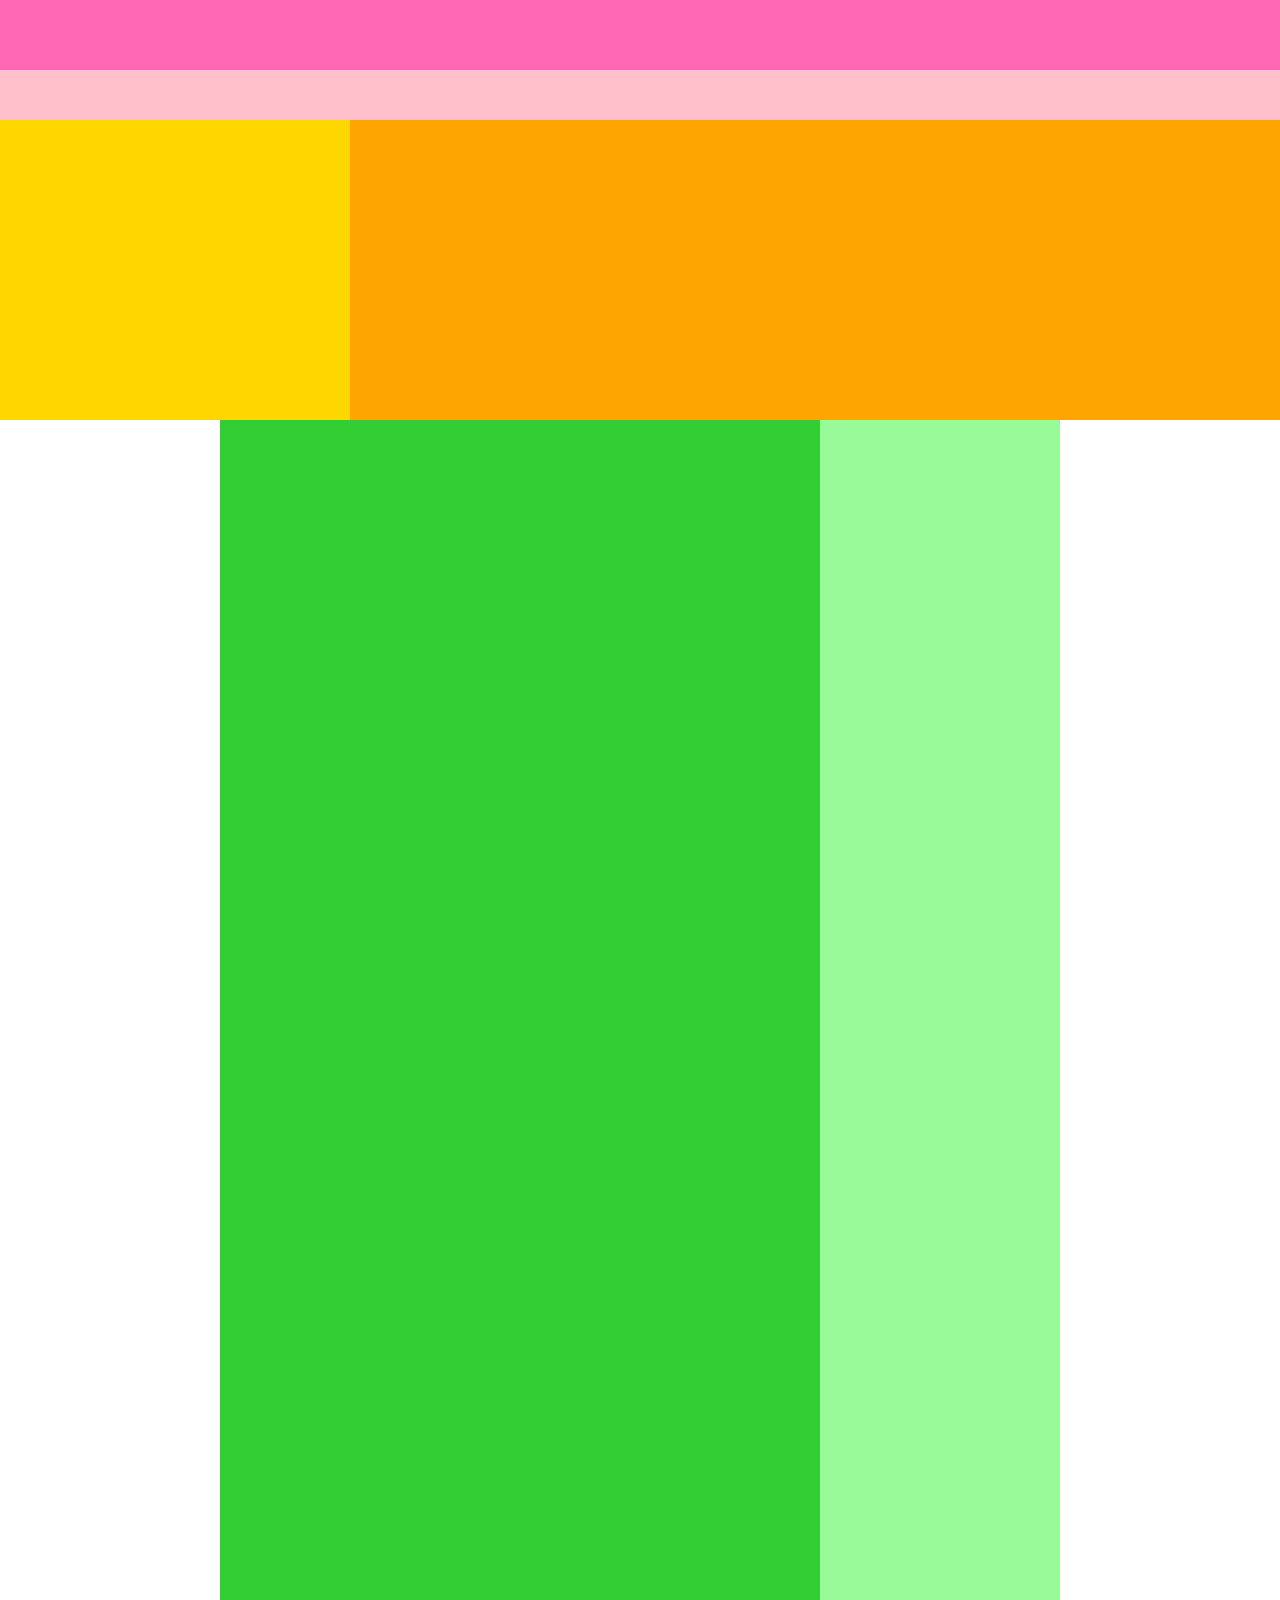
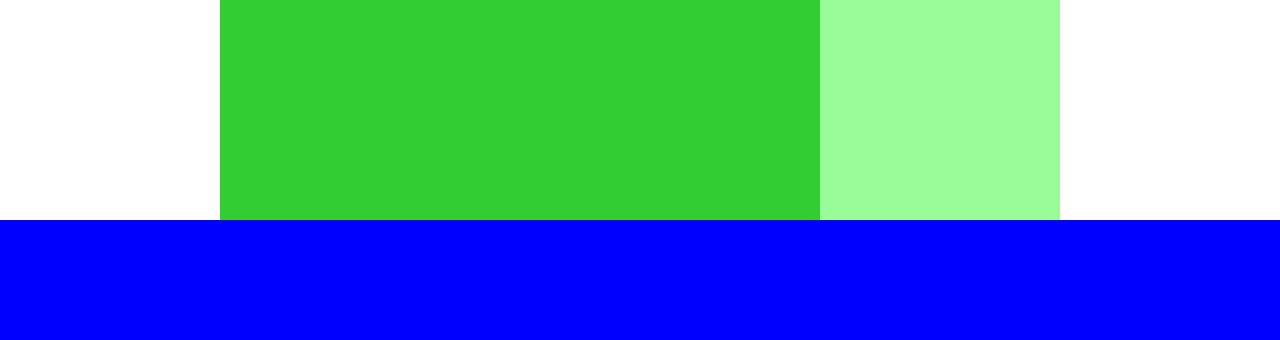
==== caravan/index.html @ ac56088f "HTML・CSS 3章" ====
<!DOCTYPE html>
<html>
<head>
  <meta charset="UTF-8">
  <!-- CSSファイルの読み込み -->
  <link rel="stylesheet" href="style.css">
  <title>CARAVAN</title>
</head>
<body>
  <div class="header">
    <div class="header-top"></div>
    <div class="header-bottom"></div>
  </div>
  <div class="main-visual">
    <div class="main-visual-content"></div>
  </div>
  <div class="main clearfix">
    <div class="blog"></div>
    <div class=" sidebar"></div>
  </div>
  <div class="footer"></div>
</body>
</html>
---- caravan/style.css ----
/* ブラウザがそれぞれ持っているCSSをリセットするため */
* {
  margin: 0;
  padding: 0;
  box-sizing: border-box;
}

.header {
  width: 100%;
  height: 120px;
  background-color: red;
}
.header-top {
 width: 100%;
 height: 70px;
 background-color: hotpink;
}
.header-bottom {
 width: 100%;
 height: 50px;
 background-color: pink;
}

.main-visual {
 width: 100%;
 height: 300px;
 background-color: orange;
}
.main-visual-content {
 width: 350px;
 height: 300px;
 background-color: gold;
}

.main {
 width: 840px;
 background-color: green;
 margin: 0 auto;
}
.blog {
 width: 600px;
 height: 1400px;
 background-color: limegreen;
 float: left;
}
.sidebar {
 width: 240px;
 height: 1400px;
 background-color: palegreen;
 float: left;
}

.footer {
 width: 100%;
 height: 120px;
 background-color: blue;
}

.clearfix::after {
 content: "";
 display: block;
 clear: both;
}
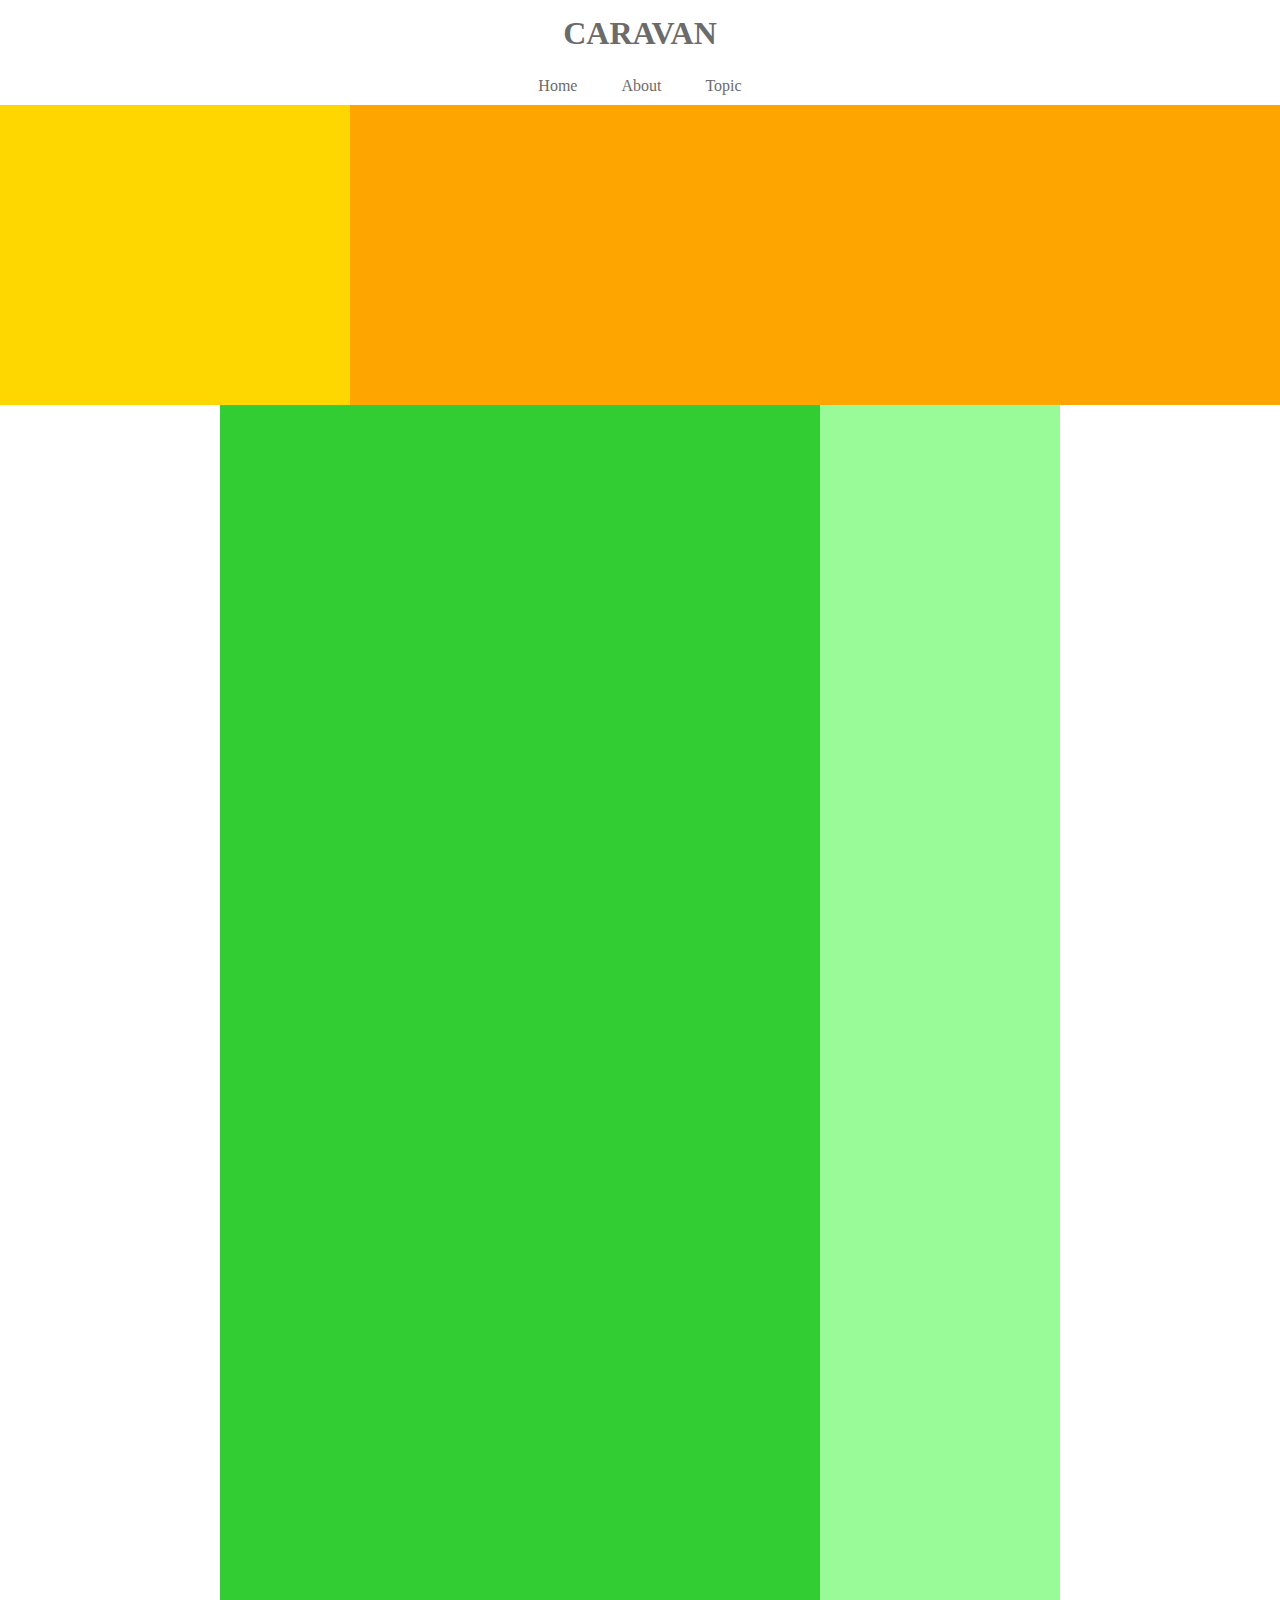
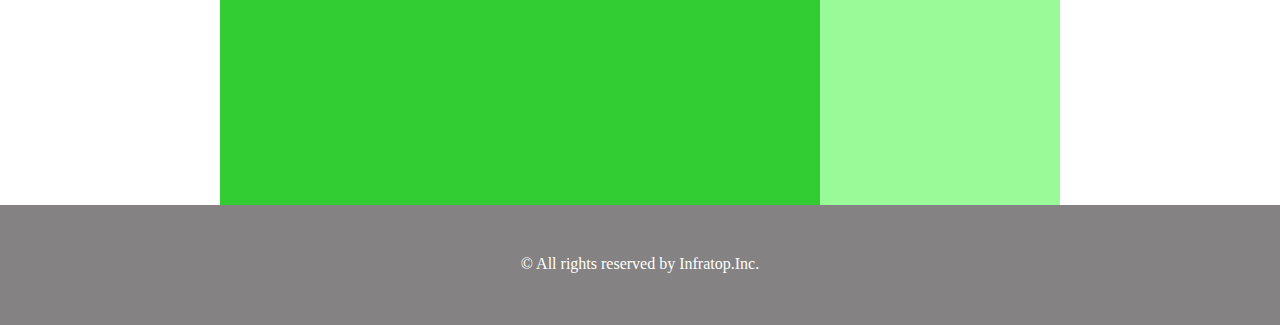
==== commit 7d6259e4: "HTML・CSS 4章" ====
--- a/caravan/index.html
+++ b/caravan/index.html
@@ -7,10 +7,20 @@
   <title>CARAVAN</title>
 </head>
 <body>
-  <div class="header">
-    <div class="header-top"></div>
-    <div class="header-bottom"></div>
-  </div>
+  <header>
+    <h1 class="headline">
+      <a href="index.html">CARAVAN</a>
+    </h1>
+  </header>
+  <nav>
+    <ul class="nav-list">
+      <li class="nav-list-item">
+        <a href="index.html">Home</a>
+      </li>
+      <li class="nav-list-item">About</li>
+      <li class="nav-list-item">Topic</li>
+    </ul>
+  </nav>
   <div class="main-visual">
     <div class="main-visual-content"></div>
   </div>
@@ -18,6 +28,8 @@
     <div class="blog"></div>
     <div class=" sidebar"></div>
   </div>
-  <div class="footer"></div>
+  <footer>
+    <p class="footer-text">© All rights reserved by Infratop.Inc.</p>
+  </footer>
 </body>
 </html>--- a/caravan/style.css
+++ b/caravan/style.css
@@ -3,22 +3,32 @@
   margin: 0;
   padding: 0;
   box-sizing: border-box;
+  color: #6c6b6b;
 }
 
-.header {
-  width: 100%;
-  height: 120px;
-  background-color: red;
+a {
+  text-decoration: none;
 }
-.header-top {
- width: 100%;
- height: 70px;
- background-color: hotpink;
+
+header {
+  width: 90%;
+  padding: 15px 0;
+  margin: 0 auto;
+  text-align: center;
 }
-.header-bottom {
- width: 100%;
- height: 50px;
- background-color: pink;
+/* headerタグ内のheadlineクラスにのみ反映される */
+header .headline{
+  font-size: 32px;
+}
+.nav-list {
+  text-align: center;
+  padding: 10px 0;
+  margin: 0 auto;
+}
+.nav-list-item {
+  list-style: none;   
+  display: inline-block;
+  margin: 0 20px;
 }
 
 .main-visual {
@@ -50,14 +60,19 @@
  float: left;
 }
 
-.footer {
- width: 100%;
- height: 120px;
- background-color: blue;
-}
-
 .clearfix::after {
  content: "";
  display: block;
  clear: both;
+}
+
+footer {
+  width: 100%;
+  height: 120px; 
+  text-align: center;
+  padding: 50px 0;
+  background-color: #848282;
+}
+.footer-text {
+  color: #fff;
 }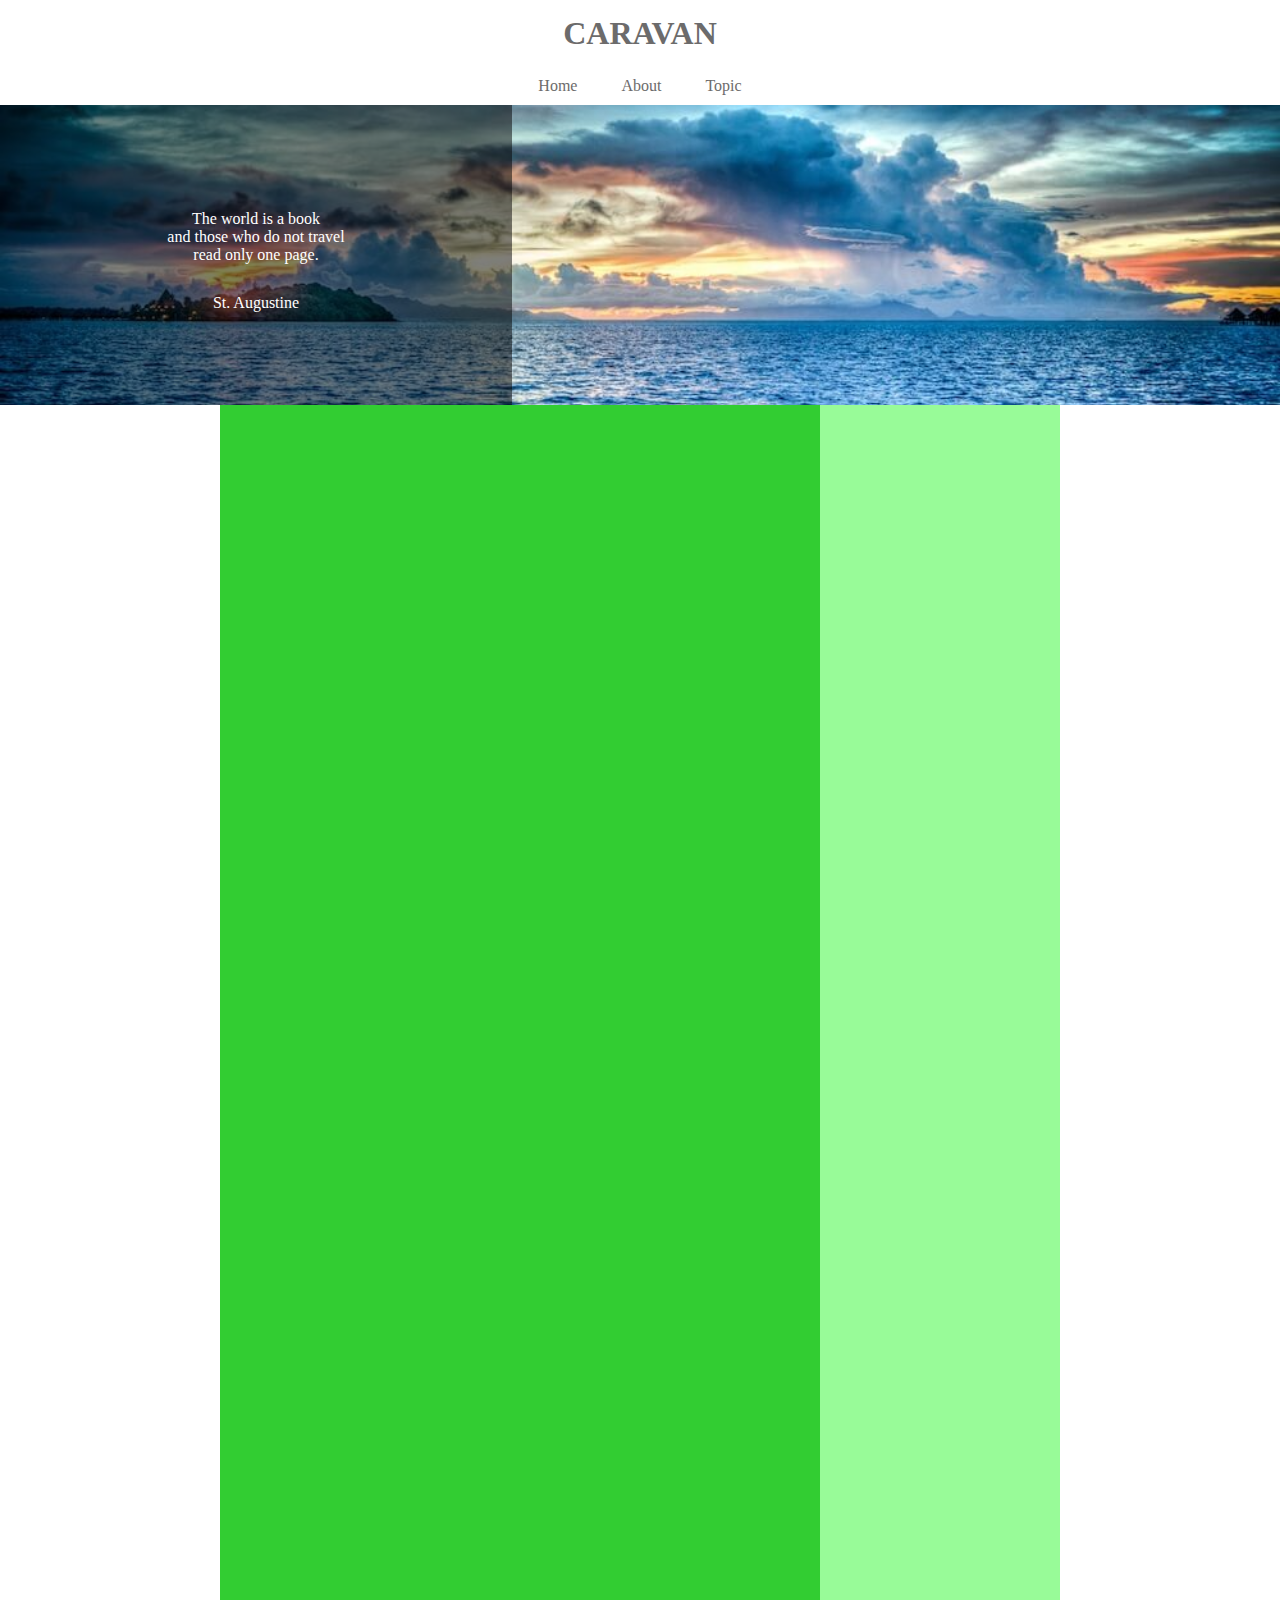
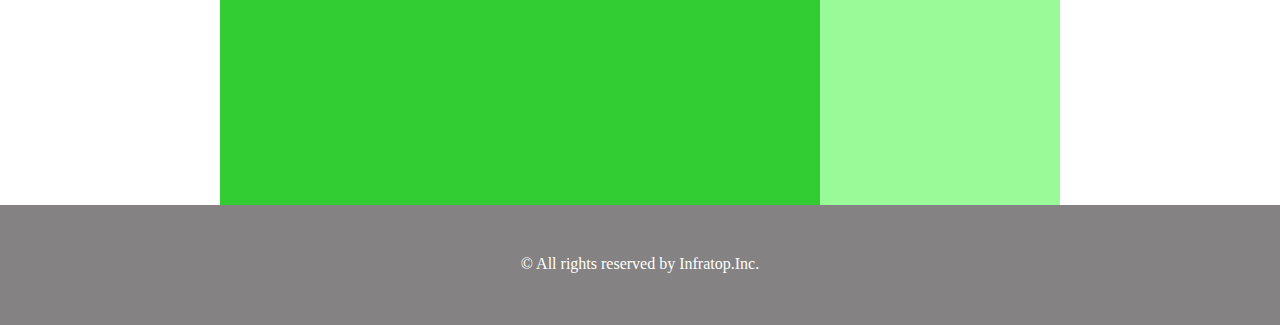
==== commit 7f611298: "HTML・CSS 5章" ====
--- a/caravan/index.html
+++ b/caravan/index.html
@@ -22,7 +22,17 @@
     </ul>
   </nav>
   <div class="main-visual">
-    <div class="main-visual-content"></div>
+    <div class="main-visual-content">
+      <!-- pタグ（と文字）を追加 -->
+      <p class="main-visual-text">
+        The world is a book<br>
+        and those who do not travel<br>
+        read only one page.
+      </p>
+      <p class="main-visual-name">
+        St. Augustine
+      </p>
+    </div>
   </div>
   <div class="main clearfix">
     <div class="blog"></div>
--- a/caravan/style.css
+++ b/caravan/style.css
@@ -35,11 +35,23 @@
  width: 100%;
  height: 300px;
  background-color: orange;
+ background-image: url(img/mv.jpg);
+ background-size: cover;
+ background-position: center;
 }
 .main-visual-content {
- width: 350px;
+ width: 40%;
  height: 300px;
- background-color: gold;
+ background-color: rgba( 0, 0, 0, 0.5); /* 背景色を半透明の黒にする */
+ text-align: center;
+ padding-top: 105px;
+}
+.main-visual-text {
+  color: #fff; /* 文字色を白に変更 */
+}
+.main-visual-name{
+  margin-top: 30px; /* 上側の外側の余白 */
+  color: #fff; /* 文字色を白に変更 */
 }
 
 .main {
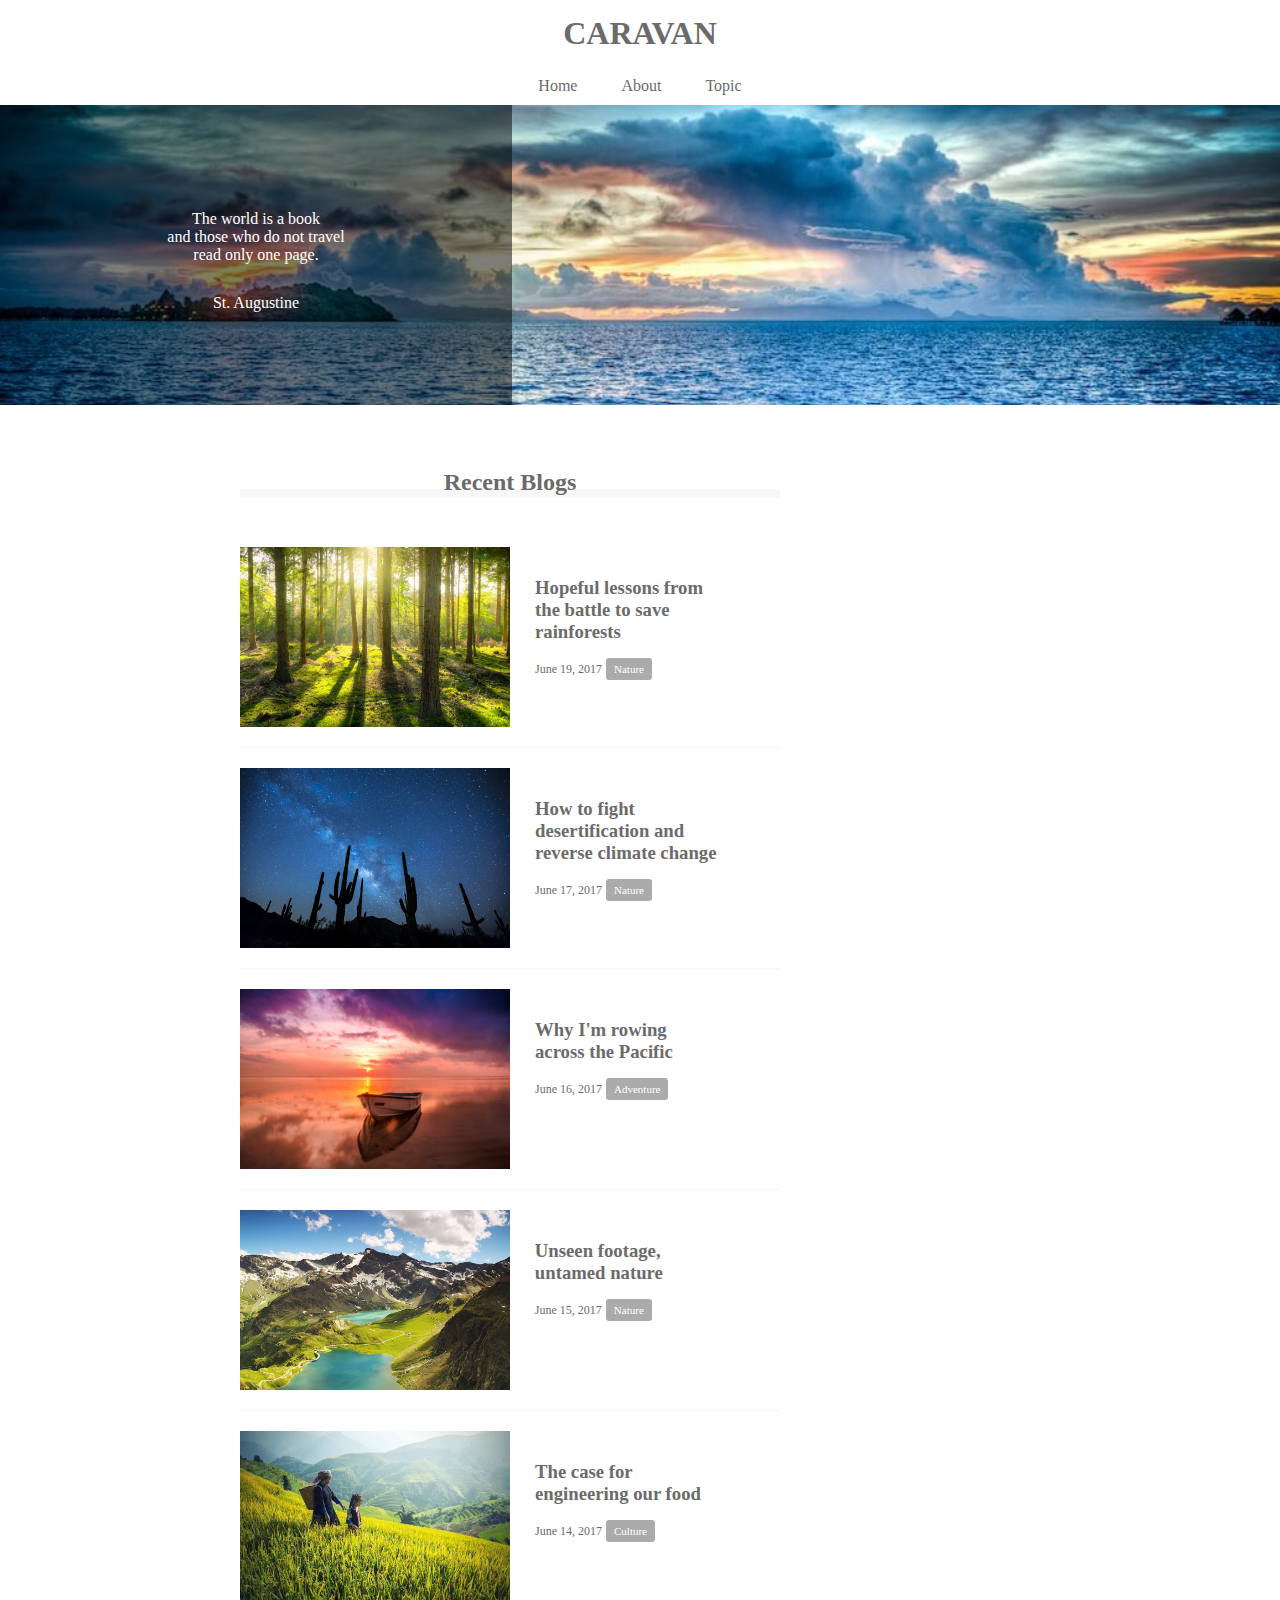
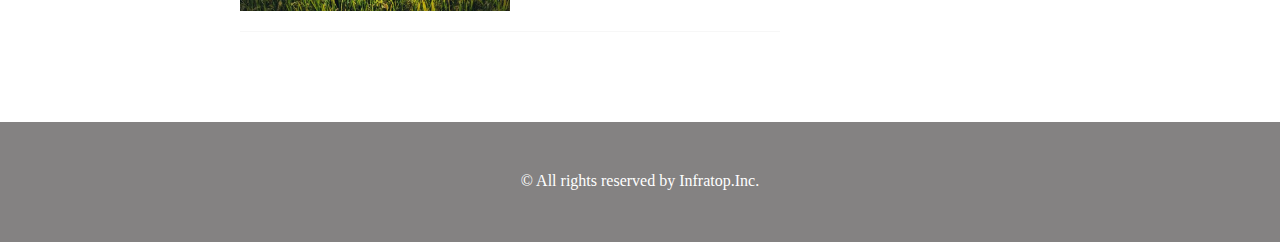
==== commit 2be47258: "HTML・CSS 6章" ====
--- a/caravan/index.html
+++ b/caravan/index.html
@@ -34,10 +34,81 @@
       </p>
     </div>
   </div>
-  <div class="main clearfix">
-    <div class="blog"></div>
-    <div class=" sidebar"></div>
-  </div>
+  <main class="clearfix">
+    <section class="blog">
+      <h2 class="blog-headline">Recent Blogs</h2>
+      <div class="blog-box">
+        <div class="blog-item clearfix">
+          <img class="blog-image" src="img/forest.jpg">
+          <section class="blog-text">
+            <h3 class="blog-text-headline">
+              <a href="single.html">
+                Hopeful lessons from<br>
+                the battle to save<br>
+                rainforests
+              </a>
+            </h3>
+            <p class="blog-date">June 19, 2017</p>
+            <span class="category">Nature</span>
+          </section>
+        </div>
+                <div class="blog-item clearfix">
+          <img class="blog-image" src="img/desert.jpg">
+          <section class="blog-text">
+            <h3 class="blog-text-headline">
+              <a href="single.html">
+                How to fight<br>
+                desertification and<br>
+                reverse climate change
+              </a>
+            </h3>
+            <p class="blog-date">June 17, 2017</p>
+            <span class="category">Nature</span>
+          </section>
+        </div>
+        <div class="blog-item clearfix">
+          <img class="blog-image" src="img/sunset.jpg">
+          <section class="blog-text">
+            <h3 class="blog-text-headline">
+              <a href="single.html">
+                Why I'm rowing<br>
+                across the Pacific
+              </a>
+            </h3>
+            <p class="blog-date">June 16, 2017</p>
+            <span class="category">Adventure</span>
+          </section>
+        </div>
+        <div class="blog-item clearfix">
+          <img class="blog-image" src="img/italy.jpg">
+          <section class="blog-text">
+            <h3 class="blog-text-headline">
+              <a href="single.html">
+                Unseen footage,<br>
+                untamed nature
+              </a>
+            </h3>
+            <p class="blog-date">June 15, 2017</p>
+            <span class="category">Nature</span>
+          </section>
+        </div>
+        <div class="blog-item clearfix">
+          <img class="blog-image" src="img/asia.jpg">
+          <section class="blog-text">
+            <h3 class="blog-text-headline">
+              <a href="single.html">
+                The case for<br>
+                engineering our food
+              </a>
+            </h3>
+            <p class="blog-date">June 14, 2017</p>
+            <span class="category">Culture</span>
+          </section>
+        </div>
+      </div>
+    </section>
+    <div class="sidebar"></div>
+  </main>
   <footer>
     <p class="footer-text">© All rights reserved by Infratop.Inc.</p>
   </footer>
--- a/caravan/style.css
+++ b/caravan/style.css
@@ -54,24 +54,57 @@
   color: #fff; /* 文字色を白に変更 */
 }
 
-.main {
- width: 840px;
- background-color: green;
- margin: 0 auto;
+main {
+  width: 800px;
+  margin: 0 auto; /* 箱の中央寄せ */
+  padding: 70px 0; /* 上下に70px、左右に0pxの枠の内側の余白 */
 }
 .blog {
- width: 600px;
- height: 1400px;
- background-color: limegreen;
+  width: 540px;
+  float: left;
+  margin-right: 30px; /* 箱の右側の余白 */
+}
+.blog-headline {
+  border-bottom: 8px solid #f7f7f7;
+  text-align: center;
+  line-height: 0.6;
+}
+.blog-box {
+ padding-top: 50px;
+}
+.blog-item {
+  padding-bottom: 20px;
+  margin-bottom: 20px;
+  border-bottom: 1px solid #f7f7f7;
+}
+.blog-image {
+ height: 180px;
  float: left;
 }
+.blog-text-headline {
+  padding-bottom: 15px;
+}
+.blog-text {
+ float: left;
+ padding-top: 30px;
+ padding-left: 25px;
+}
+.blog-date {
+ display: inline-block;
+ font-size: 12px;
+}
+.category {
+  display: inline-block;
+  padding: 5px 8px;
+  background-color: #acabab;
+  border-radius: 3px;
+  color: #fff;
+  font-size: 11px;
+}
 .sidebar {
- width: 240px;
- height: 1400px;
- background-color: palegreen;
- float: left;
+  width: 230px;
+  float: left;
 }
-
 .clearfix::after {
  content: "";
  display: block;
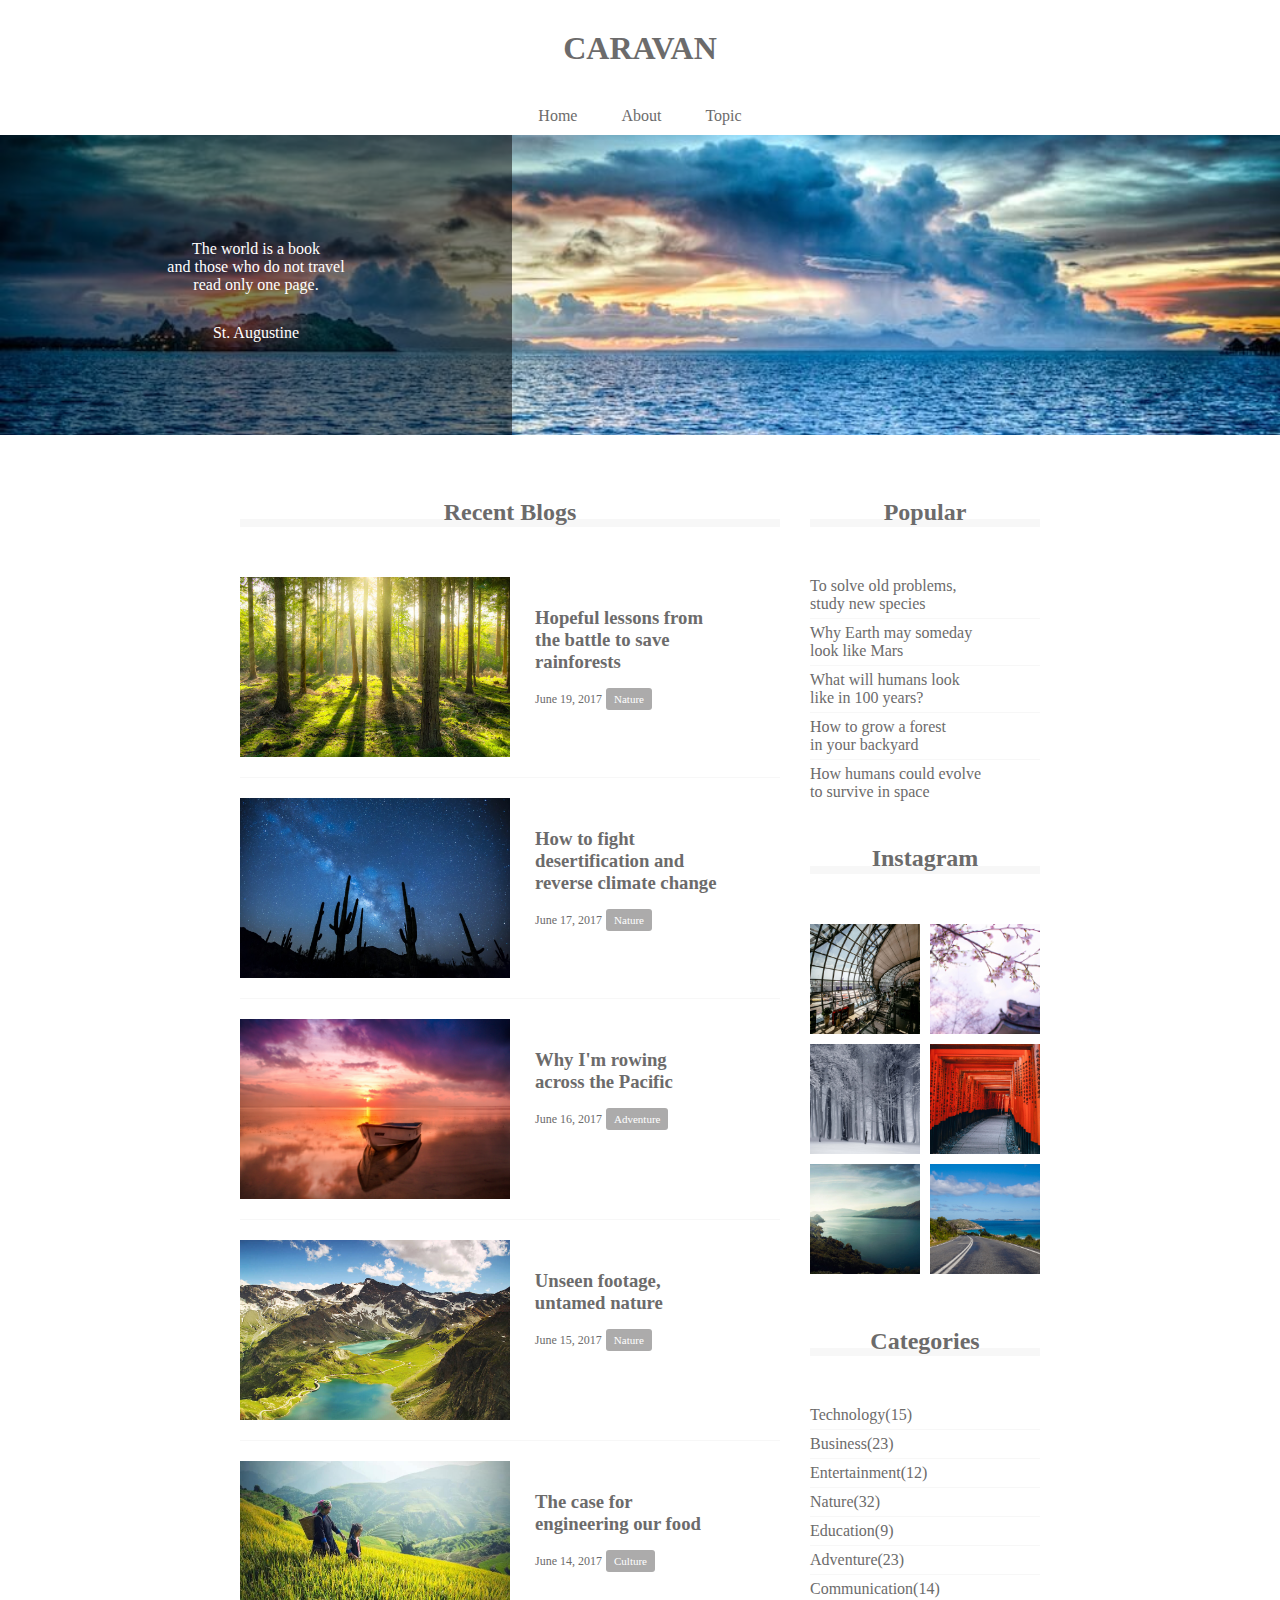
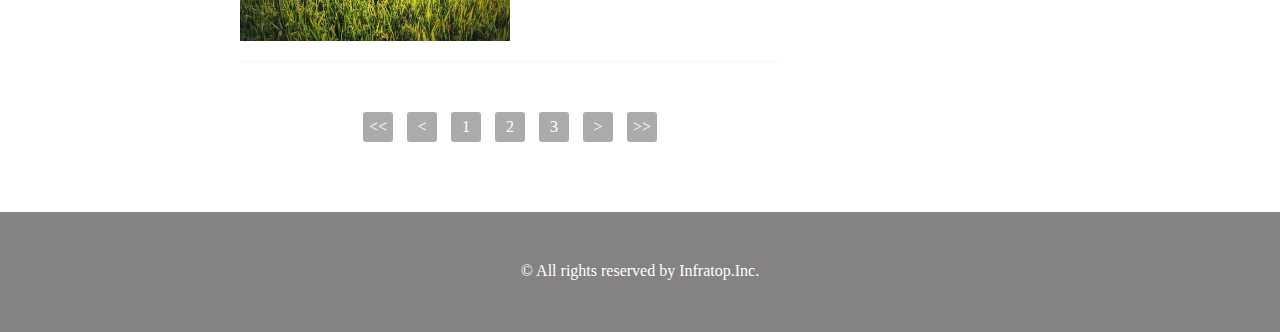
==== commit f974a814: "HTML・CSS 7章" ====
--- a/caravan/index.html
+++ b/caravan/index.html
@@ -106,8 +106,53 @@
           </section>
         </div>
       </div>
+      <!-- todo ここにpagenation -->
+      <div class="pagination">
+        <p><<</p>
+        <p><</p>
+        <p>1</p>
+        <p>2</p>
+        <p>3</p>
+        <p>></p>
+        <p>>></p>
+        
+      </div>
     </section>
-    <div class="sidebar"></div>
+    <div class="sidebar">
+      <section class="popular">
+        <h2 class="sidebar-headline">Popular</h2>
+        <div class="sidebar-contents">
+          <p class="popular-text">To solve old problems,<br>study new species</p>
+          <p class="popular-text">Why Earth may someday<br>look like Mars</p>
+          <p class="popular-text">What will humans look<br>like in 100 years?</p>
+          <p class="popular-text">How to grow a forest<br>in your backyard</p>
+          <p class="popular-text">How humans could evolve<br>to survive in space</p>
+        </div>
+      </section>
+      <section class="instagram">
+        <h2 class="instagram-headline">Instagram</h2>
+        <div class="sidebar-contents clearfix">
+          <div class="instagram-box"></div>
+          <div class="instagram-box"></div>
+          <div class="instagram-box"></div>
+          <div class="instagram-box"></div>
+          <div class="instagram-box"></div>
+          <div class="instagram-box"></div>
+        </div>
+      </section>
+      <section class="categories">
+        <h2 class="categories-headline">Categories</h2>
+        <div class="sidebar-contents">
+          <p class="categories-text">Technology(15)</p>
+          <p class="categories-text">Business(23)</p>
+          <p class="categories-text">Entertainment(12)</p>
+          <p class="categories-text">Nature(32)</p>
+          <p class="categories-text">Education(9)</p>
+          <p class="categories-text">Adventure(23)</p>
+          <p class="categories-text">Communication(14)</p>
+        </div>
+      </section>
+    </div>
   </main>
   <footer>
     <p class="footer-text">© All rights reserved by Infratop.Inc.</p>
--- a/caravan/style.css
+++ b/caravan/style.css
@@ -13,7 +13,7 @@
 header {
   width: 90%;
   padding: 15px 0;
-  margin: 0 auto;
+  margin: 15px auto;
   text-align: center;
 }
 /* headerタグ内のheadlineクラスにのみ反映される */
@@ -101,6 +101,71 @@
   color: #fff;
   font-size: 11px;
 }
+.pagination {
+  margin-top: 50px;
+  text-align: center;
+}
+.pagination p {
+  display: inline-block;
+  background-color: #acabab;
+  color: #fff;
+  width: 30px;
+  height: 30px;
+  border-radius: 3px;
+  margin: 0 5px;
+  line-height: 30px;
+}
+.sidebar {
+  width: 230px;
+  float: left;
+}
+.sidebar-headline, .instagram-headline, .categories-headline {
+  border-bottom: 8px solid #f7f7f7;
+  text-align: center;
+  line-height: 0.6;
+}
+.sidebar-contents {
+  padding: 50px 0;
+}
+.popular-text, .categories-text {
+  padding-bottom: 5px;
+  border-bottom: 1px solid #f7f7f7;
+  margin-bottom: 5px;
+}
+.popular-text:last-child, .categories-text:last-child {
+  margin: 0;
+  padding: 0;
+  border: none;
+}
+.instagram-box {
+  float: left;
+  width: 110px;
+  padding-top: 110px;
+  background-size: cover;
+  background-position: center;
+}
+.instagram-box:nth-child(odd) {
+  margin: 0 10px 10px 0;
+}
+.instagram-box:nth-child(1) {
+  background-image: url(img/airport.jpg);
+}
+.instagram-box:nth-child(2) {
+  background-image: url(img/japan.jpg);
+}
+.instagram-box:nth-child(3) {
+  background-image: url(img/snow.jpg);
+}
+.instagram-box:nth-child(4) {
+  background-image: url(img/japan2.jpg);
+}
+.instagram-box:nth-child(5) {
+  background-image: url(img/lake.jpg);
+}
+.instagram-box:nth-child(6) {
+  background-image: url(img/road.jpg);
+}
+
 .sidebar {
   width: 230px;
   float: left;
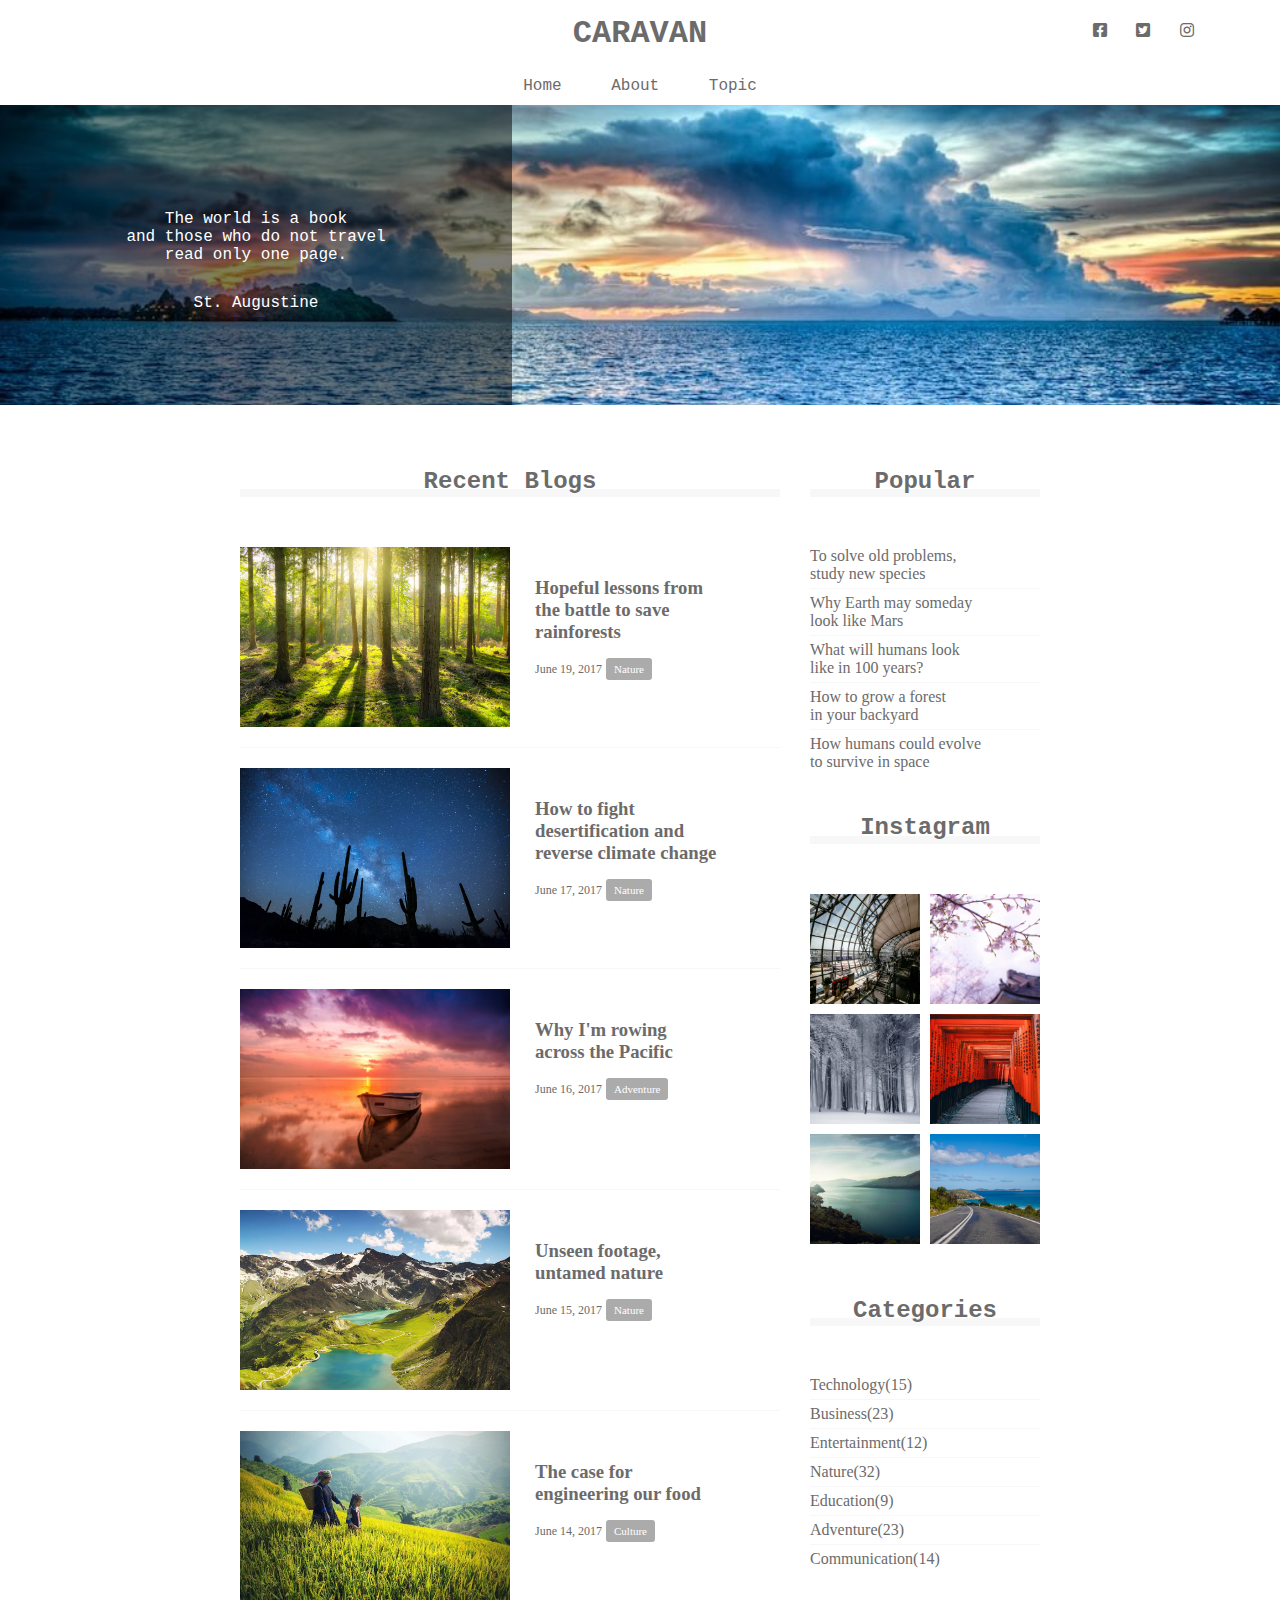
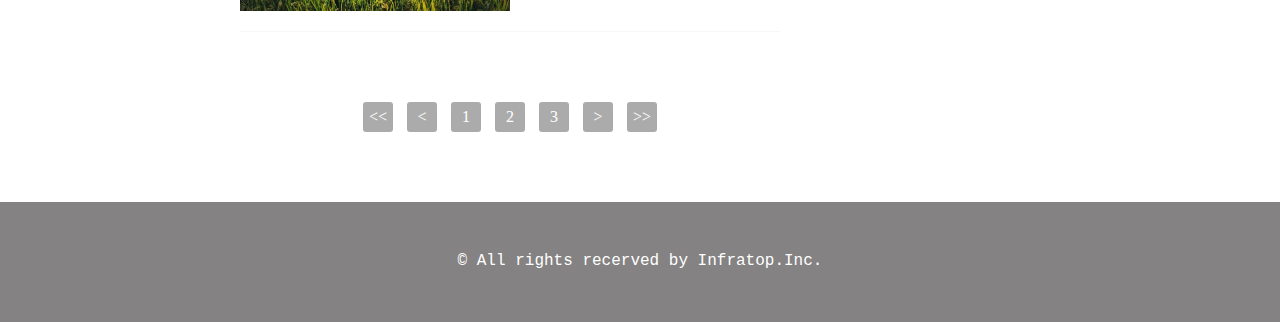
==== commit a4fa8159: "chapter8" ====
--- a/caravan/index.html
+++ b/caravan/index.html
@@ -2,15 +2,21 @@
 <html>
 <head>
   <meta charset="UTF-8">
-  <!-- CSSファイルの読み込み -->
+  <link rel="stylesheet" href="https://use.fontawesome.com/releases/v5.0.13/css/all.css">
   <link rel="stylesheet" href="style.css">
   <title>CARAVAN</title>
 </head>
 <body>
+  <!-- header -->
   <header>
     <h1 class="headline">
       <a href="index.html">CARAVAN</a>
     </h1>
+    <div class="social">
+      <i class="fab fa-facebook-square"></i>
+      <i class="fab fa-twitter-square"></i>
+      <i class="fab fa-instagram"></i>
+    </div>
   </header>
   <nav>
     <ul class="nav-list">
@@ -21,9 +27,9 @@
       <li class="nav-list-item">Topic</li>
     </ul>
   </nav>
+  <!-- mainvisual -->
   <div class="main-visual">
     <div class="main-visual-content">
-      <!-- pタグ（と文字）を追加 -->
       <p class="main-visual-text">
         The world is a book<br>
         and those who do not travel<br>
@@ -34,6 +40,7 @@
       </p>
     </div>
   </div>
+  <!-- main -->
   <main class="clearfix">
     <section class="blog">
       <h2 class="blog-headline">Recent Blogs</h2>
@@ -52,7 +59,7 @@
             <span class="category">Nature</span>
           </section>
         </div>
-                <div class="blog-item clearfix">
+        <div class="blog-item clearfix">
           <img class="blog-image" src="img/desert.jpg">
           <section class="blog-text">
             <h3 class="blog-text-headline">
@@ -106,7 +113,6 @@
           </section>
         </div>
       </div>
-      <!-- todo ここにpagenation -->
       <div class="pagination">
         <p><<</p>
         <p><</p>
@@ -115,7 +121,6 @@
         <p>3</p>
         <p>></p>
         <p>>></p>
-        
       </div>
     </section>
     <div class="sidebar">
@@ -154,8 +159,9 @@
       </section>
     </div>
   </main>
+  <!-- footer -->
   <footer>
-    <p class="footer-text">© All rights reserved by Infratop.Inc.</p>
+    <p class="footer-text">© All rights recerved by Infratop.Inc.</p>
   </footer>
 </body>
 </html>--- a/caravan/style.css
+++ b/caravan/style.css
@@ -1,24 +1,38 @@
- /* ブラウザがそれぞれ持っているCSSをリセットするため */
 * {
   margin: 0;
   padding: 0;
   box-sizing: border-box;
   color: #6c6b6b;
 }
-
 a {
   text-decoration: none;
 }
-
+.clearfix::after {
+  content: "";
+  display: block;
+  clear: both;
+}
+header, nav, h2, .main-visual, footer {
+  font-family: Chalkduster, "Bradley Hand", Courier, "Segoe Print", sans-serif;
+}
 header {
+  position: relative;
   width: 90%;
   padding: 15px 0;
-  margin: 15px auto;
+  margin: 0 auto;
   text-align: center;
 }
-/* headerタグ内のheadlineクラスにのみ反映される */
-header .headline{
+header .headline {
   font-size: 32px;
+}
+.social {
+  position: absolute;
+  top: 22px;
+  right: 22px;
+}
+.social i {
+  display: inline-block;
+  margin-left: 20px;
 }
 .nav-list {
   text-align: center;
@@ -30,39 +44,36 @@
   display: inline-block;
   margin: 0 20px;
 }
-
 .main-visual {
- width: 100%;
- height: 300px;
- background-color: orange;
- background-image: url(img/mv.jpg);
- background-size: cover;
- background-position: center;
+  width: 100%;
+  height: 300px;
+  background-image: url(img/mv.jpg);
+  background-size: cover;
+  background-position: center;
 }
 .main-visual-content {
- width: 40%;
- height: 300px;
- background-color: rgba( 0, 0, 0, 0.5); /* 背景色を半透明の黒にする */
- text-align: center;
- padding-top: 105px;
+  width: 40%;
+  height: 300px;
+  background: rgba(0,0,0,0.5);
+  text-align: center;
+  padding-top: 105px;
 }
 .main-visual-text {
-  color: #fff; /* 文字色を白に変更 */
+  color: #fff;
 }
-.main-visual-name{
-  margin-top: 30px; /* 上側の外側の余白 */
-  color: #fff; /* 文字色を白に変更 */
+.main-visual-name {
+  margin-top: 30px;
+  color: #fff;
 }
-
 main {
   width: 800px;
-  margin: 0 auto; /* 箱の中央寄せ */
-  padding: 70px 0; /* 上下に70px、左右に0pxの枠の内側の余白 */
+  margin: 0 auto;
+  padding: 70px 0;
 }
 .blog {
   width: 540px;
   float: left;
-  margin-right: 30px; /* 箱の右側の余白 */
+  margin-right: 30px;
 }
 .blog-headline {
   border-bottom: 8px solid #f7f7f7;
@@ -70,7 +81,7 @@
   line-height: 0.6;
 }
 .blog-box {
- padding-top: 50px;
+  padding-top: 50px;
 }
 .blog-item {
   padding-bottom: 20px;
@@ -78,20 +89,20 @@
   border-bottom: 1px solid #f7f7f7;
 }
 .blog-image {
- height: 180px;
- float: left;
+  float: left;
+  height: 180px;
+  width: 270px;
 }
 .blog-text-headline {
   padding-bottom: 15px;
 }
 .blog-text {
- float: left;
- padding-top: 30px;
- padding-left: 25px;
+  float: left;
+  padding: 30px 0 0 25px;
 }
 .blog-date {
- display: inline-block;
- font-size: 12px;
+  display: inline-block;
+  font-size: 12px;
 }
 .category {
   display: inline-block;
@@ -102,17 +113,17 @@
   font-size: 11px;
 }
 .pagination {
-  margin-top: 50px;
   text-align: center;
+  padding-top: 50px;
 }
 .pagination p {
   display: inline-block;
-  background-color: #acabab;
-  color: #fff;
   width: 30px;
   height: 30px;
+  margin: 0 5px;
+  color: #fff;
+  background-color: #acabab;
   border-radius: 3px;
-  margin: 0 5px;
   line-height: 30px;
 }
 .sidebar {
@@ -165,20 +176,9 @@
 .instagram-box:nth-child(6) {
   background-image: url(img/road.jpg);
 }
-
-.sidebar {
-  width: 230px;
-  float: left;
-}
-.clearfix::after {
- content: "";
- display: block;
- clear: both;
-}
-
 footer {
   width: 100%;
-  height: 120px; 
+  height: 120px;
   text-align: center;
   padding: 50px 0;
   background-color: #848282;
